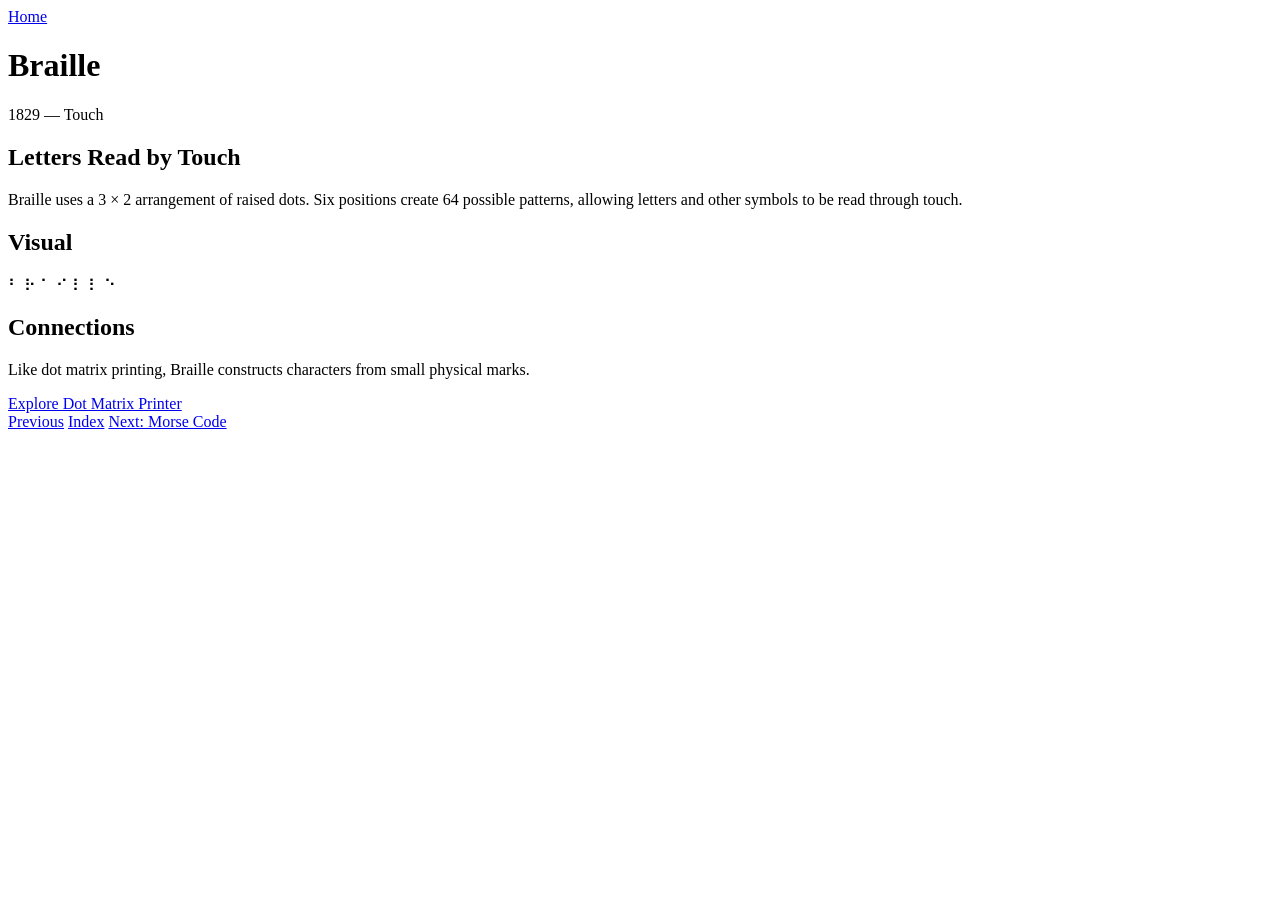
==== braille.html @ 596d860b "files" ====
<!DOCTYPE html>
<html lang="en">
<head>
  <meta charset="UTF-8">
  <meta name="viewport" content="width=device-width, initial-scale=1.0">
  <title>Braille — Letters Made of Dots</title>
</head>

<body>

  <header>
    <nav>
      <a href="index.html">Home</a>
    </nav>
  </header>

  <main>
    <h1>Braille</h1>
    <p>1829 — Touch</p>

    <h2>Letters Read by Touch</h2>
    <p>
      Braille uses a 3 × 2 arrangement of raised dots.
      Six positions create 64 possible patterns,
      allowing letters and other symbols to be read
      through touch.
    </p>

    <section>
      <h2>Visual</h2>
      <p>⠃ ⠗ ⠁ ⠊ ⠇ ⠇ ⠑</p>
    </section>

    <section>
      <h2>Connections</h2>
      <p>
        Like dot matrix printing, Braille constructs
        characters from small physical marks.
      </p>
      <a href="printer.html">Explore Dot Matrix Printer</a>
    </section>
  </main>

  <footer>
    <nav>
      <a href="qr.html">Previous</a>
      <a href="index.html">Index</a>
      <a href="morse.html">Next: Morse Code</a>
    </nav>
  </footer>

</body>
</html>
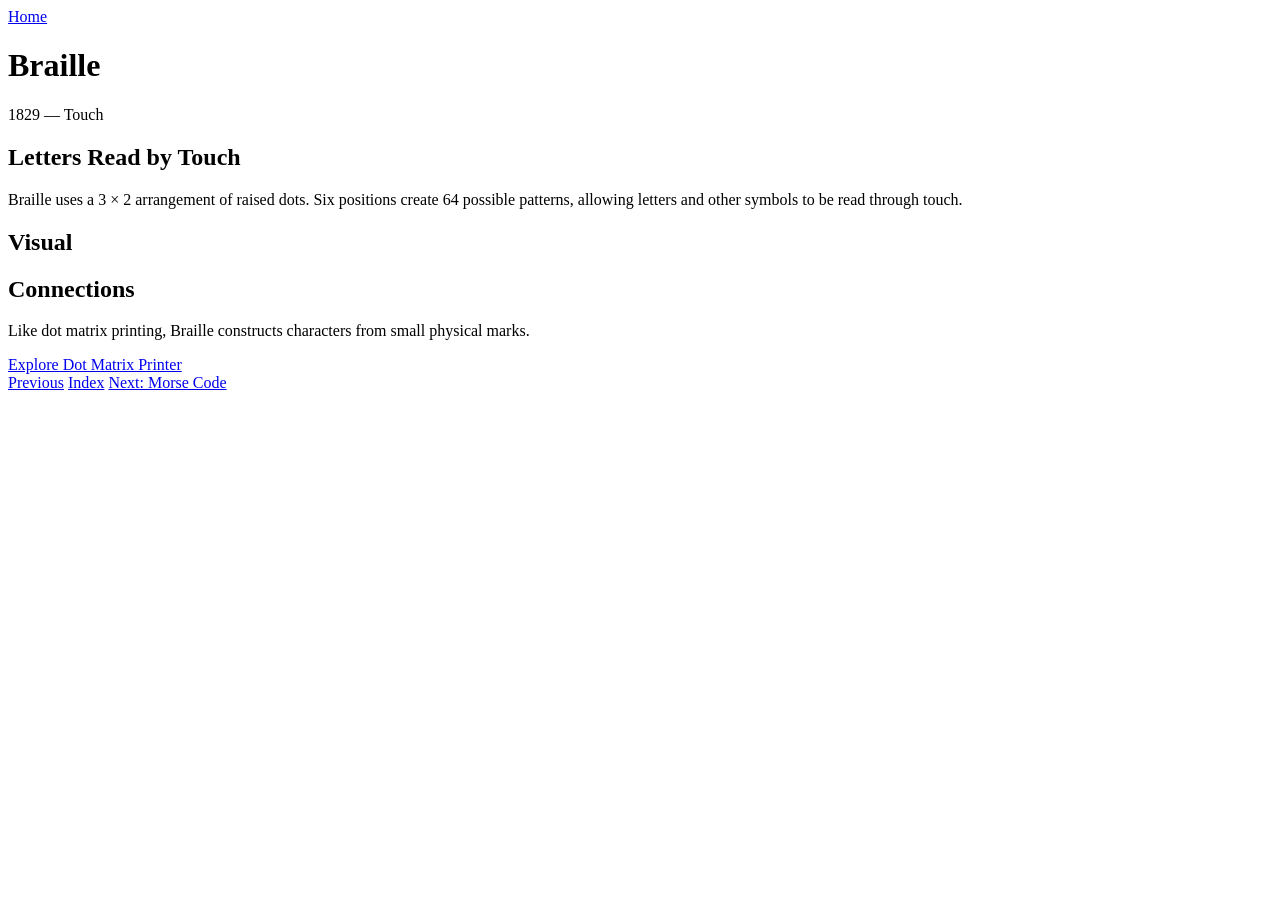
==== commit 4e93dadf: "ㄹ" ====
--- a/braille.html
+++ b/braille.html
@@ -29,7 +29,7 @@
 
     <section>
       <h2>Visual</h2>
-      <p>⠃ ⠗ ⠁ ⠊ ⠇ ⠇ ⠑</p>
+      <p> </p>
     </section>
 
     <section>
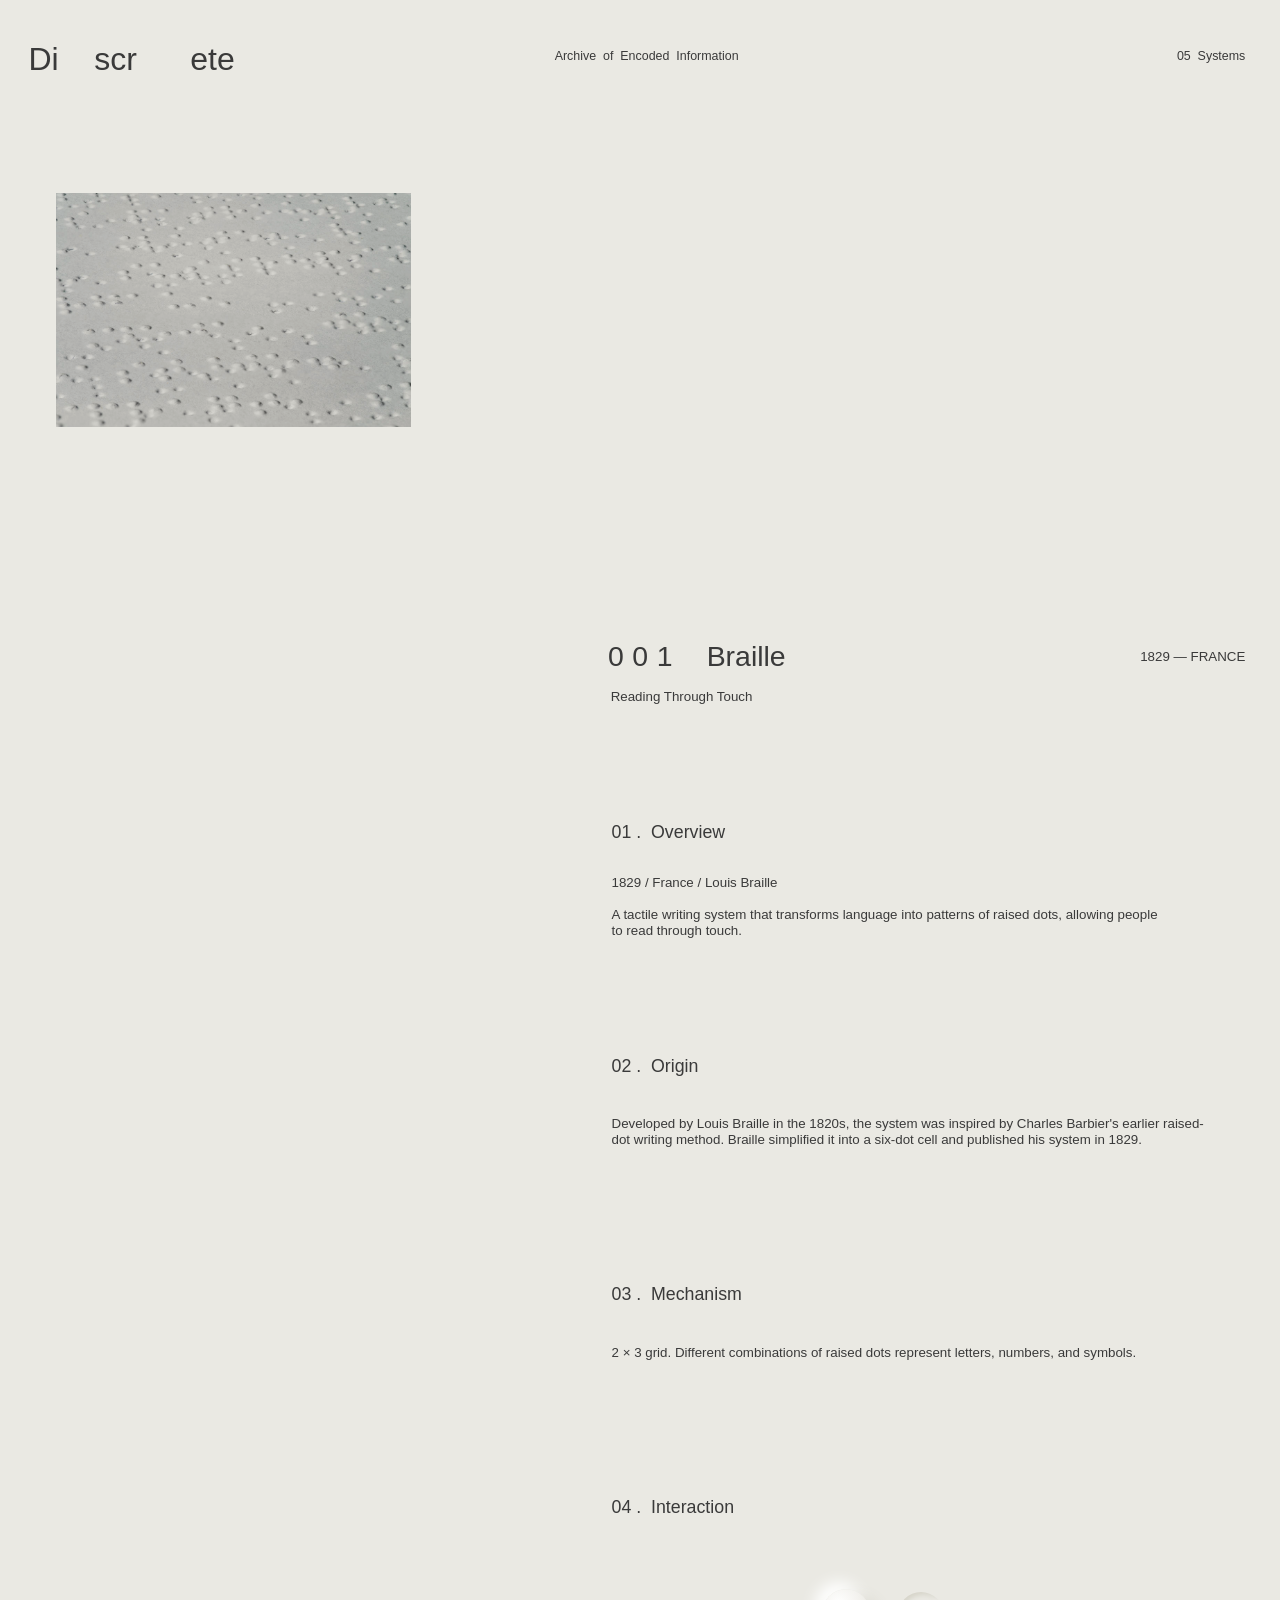
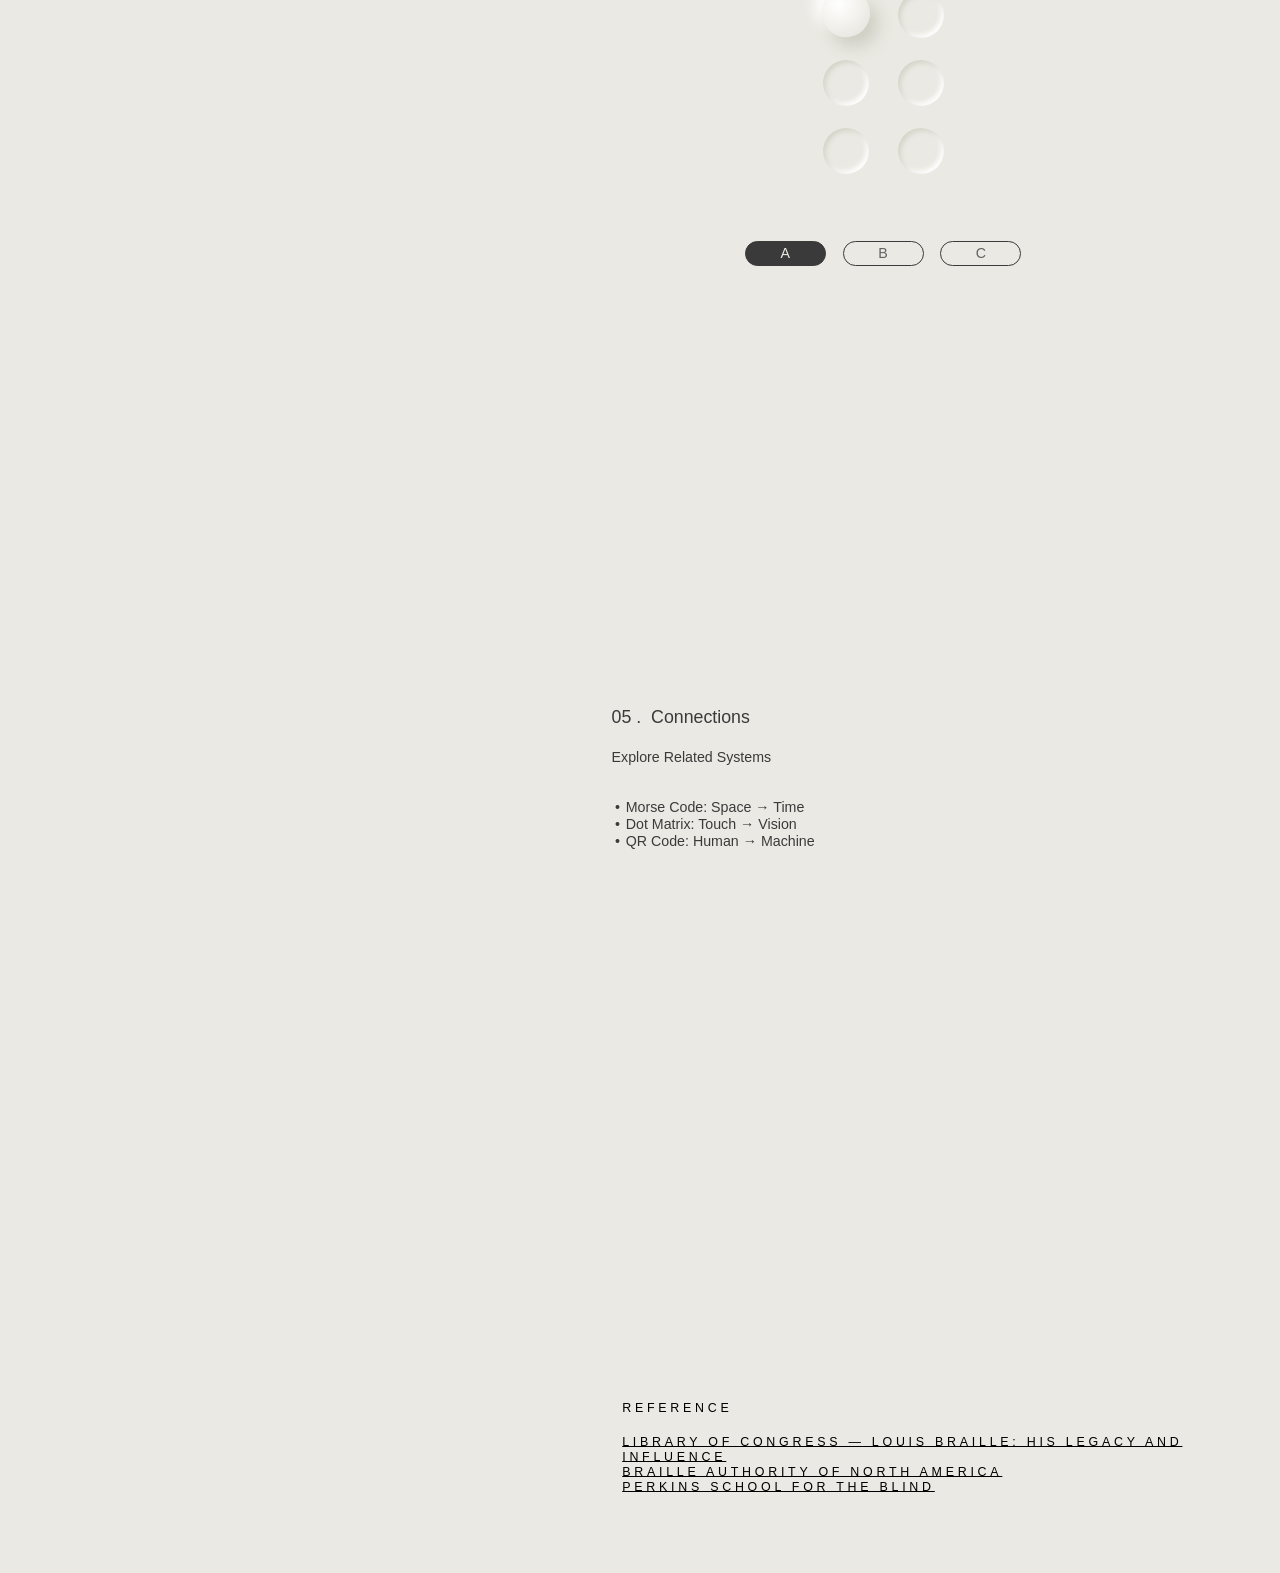
==== commit 69024a2b: "design" ====
--- a/braille.html
+++ b/braille.html
@@ -1,54 +1,65 @@
-
 <!DOCTYPE html>
 <html lang="en">
 <head>
   <meta charset="UTF-8">
-  <meta name="viewport" content="width=device-width, initial-scale=1.0">
-  <title>Braille — Letters Made of Dots</title>
+  <meta name="viewport" content="width=device-width, initial-scale=1">
+  <title>Braille — Discrete</title>
+  <link rel="stylesheet" href="style.css">
 </head>
+<body class="system">
+  <div class="frame">
 
-<body>
+    <header class="site-header">
+      <a class="logo" href="index.html">Di    scr      ete</a>
+      <p class="sub">Archive  of  Encoded  Information</p>
+      <p class="count">05  Systems</p>
+    </header>
 
-  <header>
-    <nav>
-      <a href="index.html">Home</a>
-    </nav>
-  </header>
+    <figure class="hero reveal"><img src="images/braille-hero.png" alt="Braille"></figure>
 
-  <main>
-    <h1>Braille</h1>
-    <p>1829 — Touch</p>
+    <div class="title-row reveal">
+      <p class="num">001</p>
+      <p class="name">Braille</p>
+      <p class="meta">1829 — FRANCE</p>
+      <p class="tag">Reading Through Touch</p>
+    </div>
 
-    <h2>Letters Read by Touch</h2>
-    <p>
-      Braille uses a 3 × 2 arrangement of raised dots.
-      Six positions create 64 possible patterns,
-      allowing letters and other symbols to be read
-      through touch.
-    </p>
-
-    <section>
-      <h2>Visual</h2>
-      <p> </p>
+    <section class="col sec s-overview reveal">
+      <h3>01 .  Overview</h3>
+      <p class="lead">1829 / France / Louis Braille</p>
+      <p>A tactile writing system that transforms language into patterns of raised dots, allowing people to read through touch.</p>
     </section>
 
-    <section>
-      <h2>Connections</h2>
-      <p>
-        Like dot matrix printing, Braille constructs
-        characters from small physical marks.
-      </p>
-      <a href="printer.html">Explore Dot Matrix Printer</a>
+    <section class="col sec s-origin reveal">
+      <h3>02 .  Origin</h3>
+      <p>Developed by Louis Braille in the 1820s, the system was inspired by Charles Barbier&#x27;s earlier raised-dot writing method. Braille simplified it into a six-dot cell and published his system in 1829.</p>
     </section>
-  </main>
 
-  <footer>
-    <nav>
-      <a href="qr.html">Previous</a>
-      <a href="index.html">Index</a>
-      <a href="morse.html">Next: Morse Code</a>
-    </nav>
-  </footer>
+    <section class="col sec s-mechanism reveal">
+      <h3>03 .  Mechanism</h3>
+      <p>2 × 3 grid. Different combinations of raised dots represent letters, numbers, and symbols.</p>
+    </section>
 
+    <section class="col sec s-interact reveal">
+      <h3>04 .  Interaction</h3>
+    </section>
+    <div class="braille-cell reveal" aria-label="Braille cell"><i></i><i></i><i></i><i></i><i></i><i></i></div>
+    <div class="pills braille-pills reveal"><button class="pill" data-ch="A">A</button><button class="pill" data-ch="B">B</button><button class="pill" data-ch="C">C</button></div>
+
+    <section class="col sec s-connect reveal">
+      <h3>05 .  Connections</h3>
+      <p class="lbl">Explore Related Systems</p>
+      <ul class="dots">
+        <li><a href="morse.html">Morse Code</a>: Space → Time</li><li><a href="printer.html">Dot Matrix</a>: Touch → Vision</li><li><a href="qr.html">QR Code</a>: Human → Machine</li>
+      </ul>
+    </section>
+
+    <div class="refs caps reveal">
+      <h4>Reference</h4>
+      <a href="https://www.loc.gov/exhibits/louis-braille/overview.html" target="_blank" rel="noopener">Library of Congress — Louis Braille: His Legacy and Influence</a><a href="https://www.brailleauthority.org/" target="_blank" rel="noopener">Braille Authority of North America</a><a href="https://www.perkins.org/" target="_blank" rel="noopener">Perkins School for the Blind</a>
+    </div>
+
+  </div>
+  <script src="script.js"></script>
 </body>
 </html>
--- a/style.css
+++ b/style.css
@@ -0,0 +1,326 @@
+/* ==========================================================
+   DISCRETE — Archive of Encoded Information
+   Desktop frame: 1440px (Figma). The whole frame is scaled to
+   the window width with `zoom` (set in script.js as --s).
+   ========================================================== */
+
+@font-face {
+  font-family: "Haas";
+  src: local("Haas Grot Disp Trial 55 Roman"), local("HaasGrotDispTrial-55Roman"),
+       local("Neue Haas Grotesk Display Pro 55 Roman"), local("NHaasGroteskDSPro-55Rg"),
+       url("fonts/HaasGrotDisp-55Roman.woff2") format("woff2"),
+       url("fonts/HaasGrotDisp-55Roman.woff") format("woff"),
+       url("fonts/HaasGrotDisp-55Roman.otf") format("opentype"),
+       url("fonts/HaasGrotDisp-55Roman.ttf") format("truetype");
+  font-weight: 400;
+  font-style: normal;
+}
+
+:root {
+  --bg: #eae9e3;
+  --ink: #3a3a3a;
+  --mute: #636363;
+  --dot: #d0cec2;
+  --s: 1;                               /* window width / 1440, set by JS */
+  --ease: cubic-bezier(.22, 1, .36, 1);  /* soft ease-out used everywhere */
+}
+
+* { box-sizing: border-box; margin: 0; padding: 0; }
+
+html, body { background: var(--bg); }
+
+body {
+  font-family: "Haas", "Neue Haas Grotesk Display Pro", "Helvetica Neue", Helvetica, Arial, sans-serif;
+  color: var(--ink);
+  -webkit-font-smoothing: antialiased;
+  opacity: 0;
+  transition: opacity .7s var(--ease);
+}
+body.is-ready { opacity: 1; }
+body.is-leaving { opacity: 0; transition-duration: .45s; }
+
+a { color: inherit; text-decoration: none; }
+button { font: inherit; color: inherit; background: none; border: 0; cursor: pointer; }
+
+.frame {
+  position: relative;
+  width: 1440px;
+  zoom: var(--s);
+}
+
+.caps { font-size: 14px; letter-spacing: 4.2px; text-transform: uppercase; }
+
+/* ---------- Header (Group 6) ---------- */
+.site-header {
+  position: absolute;
+  left: 32px;
+  width: 1369px;
+  height: 43px;
+  z-index: 5;
+  white-space: pre;
+  pointer-events: none;
+}
+.site-header > * { pointer-events: auto; }
+.site-header .logo { position: absolute; left: 0; top: 0; font-size: 36px; line-height: 43px; }
+.site-header .sub  { position: absolute; left: 592px; top: 10px; font-size: 14px; }
+.site-header .count{ position: absolute; right: 0; top: 10px; font-size: 14px; }
+
+/* ==========================================================
+   LANDING
+   ========================================================== */
+.landing { overflow: hidden; }
+.landing .frame { width: 100vw; height: 100vh; zoom: 1; overflow: hidden; }
+
+/* every layer = the 1440px design, scaled to the window width.
+   bg + panels hang from the window's vertical middle, so they stay centred at any size */
+.landing .layer { position: absolute; left: 0; width: 1440px; transform-origin: 0 0; transform: scale(var(--s)); }
+.landing .bg-layer    { top: 50%; height: 0; z-index: 1; mix-blend-mode: color-burn; }
+.landing .strip-layer { top: 0; height: calc(100vh / var(--s)); z-index: 2; mix-blend-mode: multiply; }
+.landing .top-layer   { top: 0; height: 0; z-index: 5; }
+.landing .mid-layer   { top: 50%; height: 0; z-index: 6; }
+.landing .site-header { top: 36px; }
+
+/* big background image that appears on hover */
+.bg-stage {
+  position: absolute;
+  left: 334px;
+  top: -293.5px;
+  width: 771px;
+  height: 587px;
+  pointer-events: none;
+}
+.bg-stage img {
+  position: absolute; inset: 0;
+  width: 100%; height: 100%;
+  object-fit: cover;
+  opacity: 0;
+}
+.bg-stage img.on { opacity: 1; }
+/* QR photo: the code sits low in the image, so shift it to the centre */
+.bg-stage img[data-key="qr"] { object-position: 50% 64.4%; }
+
+/* vertical image strip */
+.strip {
+  position: absolute;
+  left: 652px; top: 0;
+  width: 136px; height: 100%;
+}
+.strip-track { position: absolute; left: 0; top: 0; width: 136px; will-change: transform; }
+.strip a {
+  position: absolute; left: 0;
+  width: 136px;
+  overflow: hidden;
+  mix-blend-mode: multiply;
+  display: block;
+}
+.strip a img {
+  position: absolute; left: 0; top: 0;
+  width: 100%; height: 100%;
+  object-fit: cover;
+  transition: transform .9s var(--ease), filter .6s var(--ease);
+}
+.strip a.crop-qr img { height: 200.61%; top: -59.59%; object-fit: fill; }
+.strip a:hover img { transform: scale(1.06); }
+.strip.has-hover a:not(:hover) img { filter: grayscale(1) contrast(.85) brightness(1.08); }
+
+/* index / about tabs and panels */
+.panel {
+  position: absolute;
+  top: 0;
+  width: 150px;
+  height: 25px;
+  background: var(--ink);
+  color: var(--bg);
+  overflow: hidden;
+  transition: width .9s var(--ease), height .9s var(--ease);
+}
+.panel.left  { left: 0; }
+.panel.right { right: 0; }
+.panel.open  { width: 542px; height: calc(50vh / var(--s) + 2px); }
+
+.panel-tab {
+  position: absolute; top: 0; left: 0; right: 0;
+  height: 25px;
+  display: block;
+  text-align: left;
+  color: var(--bg);
+}
+.panel-tab .caps { position: absolute; top: 4px; line-height: 17px; }
+.panel.open .panel-tab .caps { top: 16px; }
+.panel.left  .panel-tab .caps { left: 12px; }
+.panel.right .panel-tab .caps { right: 11px; }
+.burger { position: absolute; top: 8px; right: 6px; width: 24px; height: 9px; }
+.panel.open .burger { top: 20px; }
+.panel.left.open .burger { right: 17px; }
+.burger i { position: absolute; left: 0; width: 24px; height: 1px; background: var(--bg); }
+.burger i:nth-child(1) { top: 0; } .burger i:nth-child(2) { top: 4px; } .burger i:nth-child(3) { top: 8px; }
+.panel.open .burger i:nth-child(1) { top: 4px; transform: rotate(45deg); }
+.panel.open .burger i:nth-child(2) { transform: scaleX(0); }
+.panel.open .burger i:nth-child(3) { top: 4px; transform: rotate(-45deg); }
+
+.panel-body { position: absolute; top: 67px; left: 0; width: 542px; }
+.panel-body > * {
+  visibility: hidden;
+}
+.panel.open .panel-body > * { visibility: visible; }
+
+.index-list a {
+  display: flex; justify-content: space-between;
+  height: 47px;
+  padding: 0 41px 0 16px;
+  line-height: 17px;
+}
+.index-list:hover a span:last-child { opacity: .45; }
+.index-list a:hover span:last-child { opacity: 1; }
+
+.about-text { width: 302px; margin-left: 27px; font-size: 14px; line-height: 19px; }
+.about-text p { margin-bottom: 38px; }
+.about-text p:first-child { margin-bottom: 47px; }
+
+/* ==========================================================
+   SYSTEM DETAIL PAGES
+   ========================================================== */
+.system .frame { height: 3570px; }
+.system .site-header { top: 45px; }
+
+.hero {
+  position: absolute;
+  left: 63px; top: 217px;
+  width: 399px; height: 263px;
+  overflow: hidden;
+}
+.hero.square { width: 356px; height: 356px; }
+.hero img { position: absolute; inset: 0; width: 100%; height: 100%; object-fit: cover; mix-blend-mode: multiply; }
+.hero img.crop-qr { height: 200.61%; top: -63.08%; object-fit: fill; }
+
+.col { position: absolute; left: 688px; }
+
+.title-row { position: absolute; left: 684px; top: 720px; width: 717px; height: 73px; }
+.title-row .num  { position: absolute; left: 0; top: 0; font-size: 32px; letter-spacing: 9.6px; }
+.title-row .name { position: absolute; left: 111px; top: 0; font-size: 32px; }
+.title-row .meta { position: absolute; right: 0; top: 10px; font-size: 15px; }
+.title-row .tag  { position: absolute; left: 3px; top: 55px; font-size: 15px; }
+
+.sec h3 { font-size: 20px; font-weight: 400; white-space: pre; margin-bottom: 44px; }
+.sec p  { font-size: 15px; line-height: 18px; }
+.sec .lead { margin-bottom: 18px; }
+.sec .mech-sub { margin-bottom: 0; }
+
+.s-overview  { top: 925px;  width: 625px; }
+.s-overview h3 { margin-bottom: 36px; }
+.s-origin    { top: 1188px; width: 685px; }
+.s-mechanism { top: 1445px; width: 685px; }
+.s-interact  { top: 1684px; width: 685px; }
+.s-connect   { top: 2595px; width: 685px; }
+.s-connect h3 { margin-bottom: 24px; }
+.s-connect .lbl { font-size: 16px; margin-bottom: 38px; }
+.s-connect ul { list-style: none; font-size: 16px; line-height: 19px; }
+.s-connect ul.dots li::before { content: "•"; display: inline-block; width: 12px; margin-left: 4px; }
+.s-connect a { background: linear-gradient(currentColor, currentColor) 0 100% / 0 1px no-repeat; transition: background-size .6s var(--ease); }
+.s-connect a:hover { background-size: 100% 1px; }
+
+.refs { position: absolute; left: 700px; top: 3376px; width: 641px; color: #000; }
+.refs h4 { font-weight: 400; height: 38px; }
+.refs a { display: block; text-decoration: underline; text-underline-position: from-font; line-height: 17px; }
+.refs a:hover { text-decoration-thickness: 2px; }
+
+/* pill buttons (A / B / C) */
+.pills { position: absolute; display: flex; gap: 19px; }
+.pill {
+  width: 91px; height: 28px;
+  border: .5px solid var(--ink);
+  border-radius: 14px;
+  color: var(--mute);
+  font-size: 16px;
+  transition: background .5s var(--ease), color .5s var(--ease);
+}
+.pill:hover { background: rgba(58,58,58,.08); }
+.pill.on { background: var(--ink); color: var(--bg); }
+
+/* Braille cell (Frame 3: 136 × 205) */
+.braille-cell {
+  position: absolute; left: 926px; top: 1791px;
+  width: 136px; height: 205px;
+  display: grid;
+  grid-template-columns: 52px 52px;
+  grid-template-rows: repeat(3, 52px);
+  column-gap: 32px; row-gap: 24.5px;
+  grid-auto-flow: column;   /* fills 1,2,3 down then 4,5,6 */
+}
+.braille-cell i {
+  border-radius: 50%;
+  background: var(--bg);
+  box-shadow: inset 3px 3px 6px #d6d4c9, inset -3px -3px 6px #ffffff;
+  transition: box-shadow .8s var(--ease), transform .8s var(--ease), background .8s var(--ease);
+}
+.braille-cell i.up {
+  background: radial-gradient(circle at 35% 30%, #ffffff 0%, #f3f2ee 45%, #e2e0d8 100%);
+  box-shadow: 9px 11px 18px #cfcdc2, -8px -8px 16px #ffffff;
+  transform: translateY(-2px) scale(1.04);
+}
+.braille-pills { left: 838px; top: 2071px; }
+
+/* Dot matrix (5 × 7) */
+.matrix {
+  position: absolute; left: 877px; top: 1786px;
+  display: grid;
+  grid-template-columns: repeat(5, 31.2px);
+  grid-auto-rows: 31.43px;
+  column-gap: 15px; row-gap: 15px;
+}
+.matrix i { border-radius: 22.29px; background: var(--dot); transition: background .35s var(--ease), transform .35s var(--ease); }
+.matrix i.ink { background: var(--mute); }
+.matrix i.hit { transform: scale(.82); }
+.matrix-pills { left: 829px; top: 2157px; }
+
+/* Morse box */
+.morse-box {
+  position: absolute; left: 668px; top: 1735px;
+  width: 705px; height: 349px;
+  border-radius: 33px;
+  background: var(--bg);
+  box-shadow: inset -18px -18px 30px rgba(255,255,255,.62), inset 18px 18px 30px #d0cec2;
+}
+.morse-box label, .morse-box .out-lbl { position: absolute; left: 42px; color: var(--mute); }
+.morse-box label { top: 35px; }
+.morse-box .out-lbl { top: 136px; }
+.morse-box input {
+  position: absolute; left: 42px; top: 66px;
+  width: 621px; height: 28px;
+  border: .5px solid var(--ink);
+  border-radius: 14px;
+  background: transparent;
+  padding: 0 14px;
+  font: inherit; font-size: 15px; color: var(--ink);
+  outline: none;
+  transition: box-shadow .4s var(--ease);
+}
+.morse-box input:focus { box-shadow: 0 0 0 3px rgba(58,58,58,.08); }
+.morse-out {
+  position: absolute; left: 42px; top: 170px;
+  width: 621px; height: 150px;
+  overflow-y: auto;
+  display: flex; flex-wrap: wrap; align-content: flex-start;
+  gap: 10px 22px;
+}
+.morse-out .ch { display: flex; flex-direction: column; gap: 8px; }
+.morse-out .sig { display: flex; gap: 5px; height: 8px; align-items: center; }
+.morse-out .sig b {
+  display: block; height: 8px; border-radius: 4px; background: var(--ink);
+  animation: sigIn .5s var(--ease) both;
+}
+.morse-out .sig b.dot  { width: 8px; }
+.morse-out .sig b.dash { width: 24px; }
+.morse-out .ch small { font-size: 11px; letter-spacing: 2px; color: var(--mute); text-transform: uppercase; }
+.morse-out .gap { width: 14px; }
+.morse-out .hint { font-size: 14px; color: #9a988f; letter-spacing: 1px; }
+@keyframes sigIn { from { opacity: 0; transform: scaleX(.2); } to { opacity: 1; transform: none; } }
+
+/* scroll reveal */
+.reveal { opacity: 0; transform: translateY(28px); transition: opacity 1.1s var(--ease), transform 1.3s var(--ease); }
+.reveal.in { opacity: 1; transform: none; }
+
+@media (prefers-reduced-motion: reduce) {
+  *, *::before, *::after { transition-duration: 0s !important; animation-duration: 0s !important; }
+  .reveal { opacity: 1; transform: none; }
+}
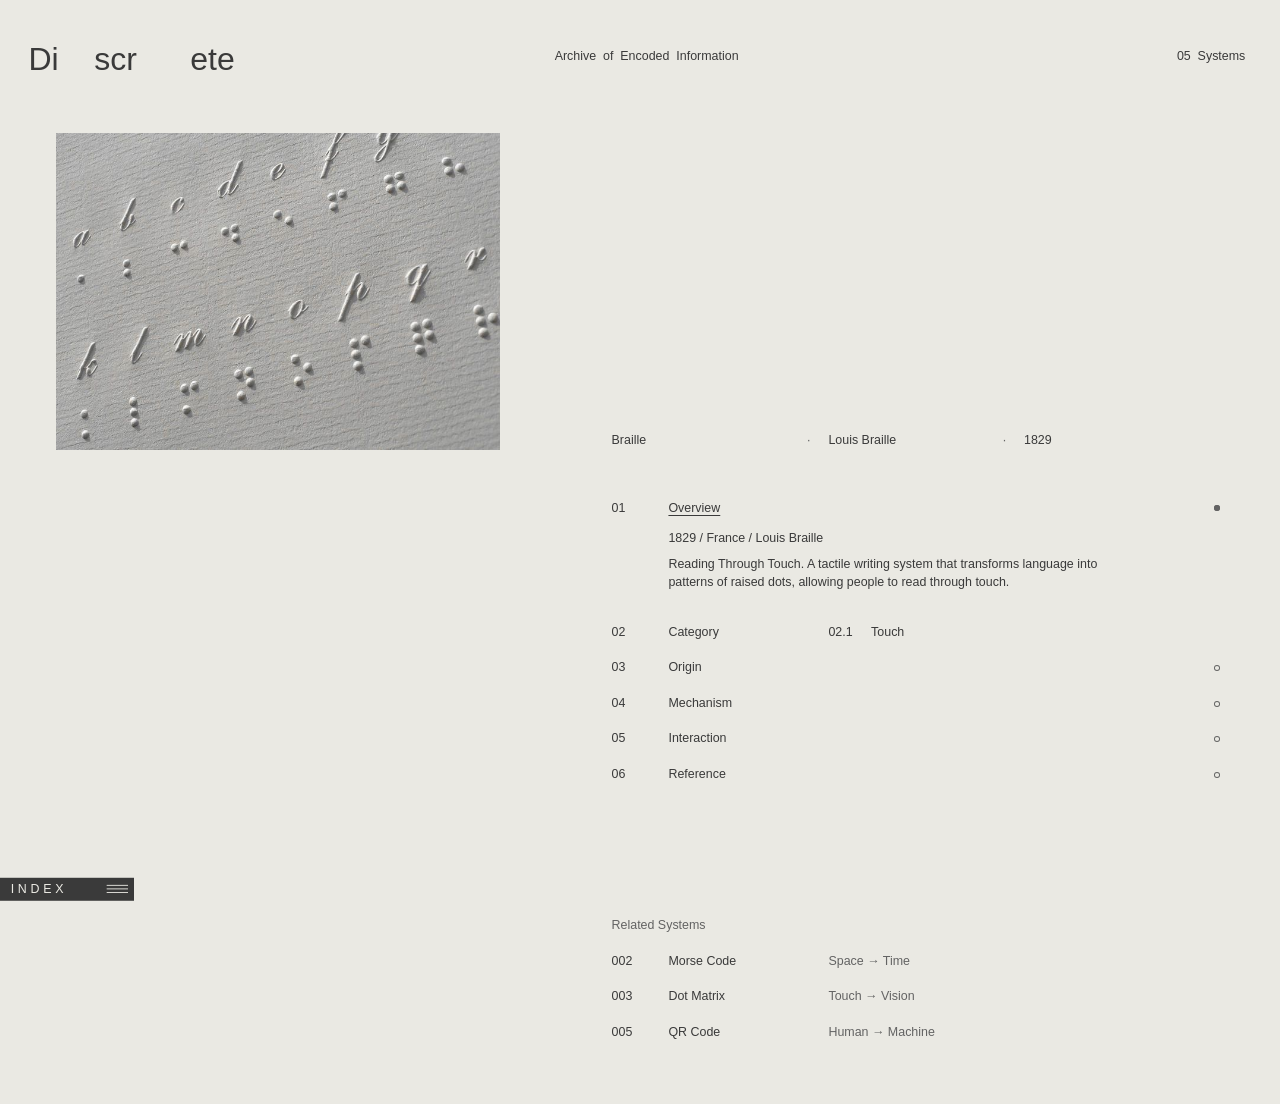
==== commit b29d11ce: "d" ====
--- a/braille.html
+++ b/braille.html
@@ -6,7 +6,7 @@
   <title>Braille — Discrete</title>
   <link rel="stylesheet" href="style.css">
 </head>
-<body class="system">
+<body class="system minimal" style="--hero-h: 356px">
   <div class="frame">
 
     <header class="site-header">
@@ -15,50 +15,84 @@
       <p class="count">05  Systems</p>
     </header>
 
-    <figure class="hero reveal"><img src="images/braille-hero.png" alt="Braille"></figure>
+    <figure class="hero hero-braille"><img src="images/braille-1.png" alt="Braille"></figure>
 
-    <div class="title-row reveal">
-      <p class="num">001</p>
-      <p class="name">Braille</p>
-      <p class="meta">1829 — FRANCE</p>
-      <p class="tag">Reading Through Touch</p>
+    
+
+    <!-- minimal info block (ip-che style): one type size, numbered rows, click to open -->
+    <div class="info">
+      <div class="info-head"><span>Braille</span><span>Louis Braille</span><span>1829</span></div>
+
+      <div class="row open">
+        <button class="row-btn" aria-expanded="true"><span>01</span><span>Overview</span><span></span></button>
+        <div class="row-body">
+          <p>1829 / France / Louis Braille</p>
+          <p>Reading Through Touch. A tactile writing system that transforms language into patterns of raised dots, allowing people to read through touch.</p>
+        </div>
+      </div>
+
+      <div class="row">
+        <div class="row-btn static"><span>02</span><span>Category</span><span class="sub"><span>02.1</span><span>Touch</span></span></div>
+      </div>
+
+      <div class="row">
+        <button class="row-btn" aria-expanded="false"><span>03</span><span>Origin</span><span></span></button>
+        <div class="row-body">
+          <p>Developed by Louis Braille in the 1820s, the system was inspired by Charles Barbier&#x27;s earlier raised-dot writing method. Braille simplified it into a six-dot cell and published his system in 1829.</p>
+        </div>
+      </div>
+
+      <div class="row">
+        <button class="row-btn" aria-expanded="false"><span>04</span><span>Mechanism</span><span></span></button>
+        <div class="row-body">
+          <p>2 × 3 grid. Different combinations of raised dots represent letters, numbers, and symbols.</p>
+        </div>
+      </div>
+
+      <div class="row">
+        <button class="row-btn" aria-expanded="false"><span>05</span><span>Interaction</span><span></span></button>
+        <div class="row-body">
+          <div class="braille-cell" aria-label="Braille cell"><i></i><i></i><i></i><i></i><i></i><i></i></div>
+          <div class="pills braille-pills"><button class="pill" data-ch="A">A</button><button class="pill" data-ch="B">B</button><button class="pill" data-ch="C">C</button><button class="pill" data-ch="D">D</button><button class="pill" data-ch="E">E</button></div>
+        </div>
+      </div>
+
+      <div class="row">
+        <button class="row-btn" aria-expanded="false"><span>06</span><span>Reference</span><span></span></button>
+        <div class="row-body">
+          <ul class="plain">
+            <li><a href="https://www.loc.gov/exhibits/louis-braille/overview.html" target="_blank" rel="noopener">Library of Congress — Louis Braille: His Legacy and Influence</a></li>
+            <li><a href="https://www.brailleauthority.org/" target="_blank" rel="noopener">Braille Authority of North America</a></li>
+            <li><a href="https://www.perkins.org/" target="_blank" rel="noopener">Perkins School for the Blind</a></li>
+          </ul>
+        </div>
+      </div>
     </div>
 
-    <section class="col sec s-overview reveal">
-      <h3>01 .  Overview</h3>
-      <p class="lead">1829 / France / Louis Braille</p>
-      <p>A tactile writing system that transforms language into patterns of raised dots, allowing people to read through touch.</p>
-    </section>
+    <!-- related systems: links to the other pages, sits at the bottom of the page -->
+    <nav class="related" aria-label="Related systems">
+      <div class="rel-head"><span>Related Systems</span></div>
+      <a class="rel-row" href="morse.html"><span>002</span><span>Morse Code</span><span>Space → Time</span></a>
+      <a class="rel-row" href="printer.html"><span>003</span><span>Dot Matrix</span><span>Touch → Vision</span></a>
+      <a class="rel-row" href="qr.html"><span>005</span><span>QR Code</span><span>Human → Machine</span></a>
+    </nav>
 
-    <section class="col sec s-origin reveal">
-      <h3>02 .  Origin</h3>
-      <p>Developed by Louis Braille in the 1820s, the system was inspired by Charles Barbier&#x27;s earlier raised-dot writing method. Braille simplified it into a six-dot cell and published his system in 1829.</p>
-    </section>
-
-    <section class="col sec s-mechanism reveal">
-      <h3>03 .  Mechanism</h3>
-      <p>2 × 3 grid. Different combinations of raised dots represent letters, numbers, and symbols.</p>
-    </section>
-
-    <section class="col sec s-interact reveal">
-      <h3>04 .  Interaction</h3>
-    </section>
-    <div class="braille-cell reveal" aria-label="Braille cell"><i></i><i></i><i></i><i></i><i></i><i></i></div>
-    <div class="pills braille-pills reveal"><button class="pill" data-ch="A">A</button><button class="pill" data-ch="B">B</button><button class="pill" data-ch="C">C</button></div>
-
-    <section class="col sec s-connect reveal">
-      <h3>05 .  Connections</h3>
-      <p class="lbl">Explore Related Systems</p>
-      <ul class="dots">
-        <li><a href="morse.html">Morse Code</a>: Space → Time</li><li><a href="printer.html">Dot Matrix</a>: Touch → Vision</li><li><a href="qr.html">QR Code</a>: Human → Machine</li>
-      </ul>
-    </section>
-
-    <div class="refs caps reveal">
-      <h4>Reference</h4>
-      <a href="https://www.loc.gov/exhibits/louis-braille/overview.html" target="_blank" rel="noopener">Library of Congress — Louis Braille: His Legacy and Influence</a><a href="https://www.brailleauthority.org/" target="_blank" rel="noopener">Braille Authority of North America</a><a href="https://www.perkins.org/" target="_blank" rel="noopener">Perkins School for the Blind</a>
+  </div>
+  <!-- INDEX (fixed, centred on the window) -->
+  <div class="nav-layer">
+    <div class="panel left" id="indexPanel">
+      <button class="panel-tab" data-toggle="indexPanel" aria-expanded="false">
+        <span class="caps">index</span>
+        <span class="burger"><i></i><i></i><i></i></span>
+      </button>
+      <nav class="panel-body index-list caps">
+        <a href="braille.html" aria-current="page"   data-key="braille"><span>001</span><span>Braille</span></a>
+        <a href="morse.html"     data-key="morse"><span>002</span><span>Morse Code</span></a>
+        <a href="printer.html" data-key="dotmatrix"><span>003</span><span>Dot Matrix Printer</span></a>
+        <a href="punched.html"   data-key="punched"><span>004</span><span>Punched Card</span></a>
+        <a href="qr.html"        data-key="qr"><span>005</span><span>QR Code</span></a>
+      </nav>
     </div>
-
   </div>
   <script src="script.js"></script>
 </body>
--- a/style.css
+++ b/style.css
@@ -74,7 +74,7 @@
 /* every layer = the 1440px design, scaled to the window width.
    bg + panels hang from the window's vertical middle, so they stay centred at any size */
 .landing .layer { position: absolute; left: 0; width: 1440px; transform-origin: 0 0; transform: scale(var(--s)); }
-.landing .bg-layer    { top: 50%; height: 0; z-index: 1; mix-blend-mode: color-burn; }
+.landing .bg-layer    { top: 50%; height: 0; z-index: 1; }
 .landing .strip-layer { top: 0; height: calc(100vh / var(--s)); z-index: 2; mix-blend-mode: multiply; }
 .landing .top-layer   { top: 0; height: 0; z-index: 5; }
 .landing .mid-layer   { top: 50%; height: 0; z-index: 6; }
@@ -180,16 +180,22 @@
 /* ==========================================================
    SYSTEM DETAIL PAGES
    ========================================================== */
-.system .frame { height: 3570px; }
-.system .site-header { top: 45px; }
+.system .frame { --connect: 2340px; height: calc(var(--connect) + 620px); }
+.system .site-header { position: fixed; top: 45px; z-index: 15; }
+.system .site-header::before {            /* page-coloured band behind the header */
+  content: ""; position: absolute; z-index: -1;
+  left: -32px; top: -45px; width: 1440px; height: 115px;
+  background: var(--bg);
+}
 
 .hero {
-  position: absolute;
+  position: fixed;   /* stays in place while the page scrolls */
   left: 63px; top: 217px;
   width: 399px; height: 263px;
   overflow: hidden;
 }
 .hero.square { width: 356px; height: 356px; }
+.hero.hero-braille { left: 65px; top: 218px; width: 397px; height: 283px; }
 .hero img { position: absolute; inset: 0; width: 100%; height: 100%; object-fit: cover; mix-blend-mode: multiply; }
 .hero img.crop-qr { height: 200.61%; top: -63.08%; object-fit: fill; }
 
@@ -211,7 +217,7 @@
 .s-origin    { top: 1188px; width: 685px; }
 .s-mechanism { top: 1445px; width: 685px; }
 .s-interact  { top: 1684px; width: 685px; }
-.s-connect   { top: 2595px; width: 685px; }
+.s-connect   { top: var(--connect); width: 685px; }
 .s-connect h3 { margin-bottom: 24px; }
 .s-connect .lbl { font-size: 16px; margin-bottom: 38px; }
 .s-connect ul { list-style: none; font-size: 16px; line-height: 19px; }
@@ -219,7 +225,7 @@
 .s-connect a { background: linear-gradient(currentColor, currentColor) 0 100% / 0 1px no-repeat; transition: background-size .6s var(--ease); }
 .s-connect a:hover { background-size: 100% 1px; }
 
-.refs { position: absolute; left: 700px; top: 3376px; width: 641px; color: #000; }
+.refs { position: absolute; left: 700px; top: calc(var(--connect) + 300px); width: 641px; color: #000; }
 .refs h4 { font-weight: 400; height: 38px; }
 .refs a { display: block; text-decoration: underline; text-underline-position: from-font; line-height: 17px; }
 .refs a:hover { text-decoration-thickness: 2px; }
@@ -268,8 +274,16 @@
   grid-auto-rows: 31.43px;
   column-gap: 15px; row-gap: 15px;
 }
-.matrix i { border-radius: 22.29px; background: var(--dot); transition: background .35s var(--ease), transform .35s var(--ease); }
-.matrix i.ink { background: var(--mute); }
+.matrix i {
+  border-radius: 50%;
+  background: var(--bg);
+  box-shadow: inset 2px 2px 5px #d3d1c5, inset -2px -2px 5px #ffffff;      /* empty: pressed into the paper */
+  transition: background .35s var(--ease), box-shadow .35s var(--ease), transform .35s var(--ease);
+}
+.matrix i.ink {
+  background: radial-gradient(circle at 35% 30%, #8a8986 0%, #555452 45%, #2f2f2e 100%);
+  box-shadow: 5px 6px 10px #c9c7bb, -4px -4px 9px #ffffff;              /* printed: raised ink dot */
+}
 .matrix i.hit { transform: scale(.82); }
 .matrix-pills { left: 829px; top: 2157px; }
 
@@ -316,6 +330,219 @@
 .morse-out .hint { font-size: 14px; color: #9a988f; letter-spacing: 1px; }
 @keyframes sigIn { from { opacity: 0; transform: scaleX(.2); } to { opacity: 1; transform: none; } }
 
+/* ---------- index on detail pages: fixed to the bottom-left corner, opens upward ---------- */
+.nav-layer {
+  position: fixed; left: 0; bottom: 0;
+  width: 1440px; height: 0;
+  transform: scale(var(--s)); transform-origin: 0 100%;
+  z-index: 20;
+}
+.nav-layer .panel { top: auto; bottom: 0; }
+.nav-layer .panel.open { height: 330px; }
+.index-list a[aria-current="page"] span:last-child { text-decoration: underline; text-underline-offset: 4px; }
+
+/* ==========================================================
+   MINIMAL DETAIL PAGE (ip-che style) — body.minimal
+   one type size, rows on a fixed column grid, sections open on click
+   ========================================================== */
+.minimal .frame { height: auto; min-height: 1024px; padding: calc(150px + var(--hero-h, 329px) - 20px) 0 0 688px; display: flex; flex-direction: column; }
+/* bigger image: 580px wide from the left margin, info block starts level with its bottom edge */
+.minimal .hero, .minimal .hero.hero-braille { left: 63px; top: 150px; width: var(--hero-w, 500px); height: var(--hero-h, 329px); }
+.info { width: 685px; font-size: 14px; line-height: 20px; }
+.info-head, .row-btn {
+  display: grid;
+  grid-template-columns: 64px 180px 1fr;
+  align-items: baseline;
+  width: 100%; text-align: left;
+}
+.info-head { padding-bottom: 46px; grid-template-columns: 244px 220px 1fr; }
+/* a quiet dot before the 2nd and 3rd item, sitting in the gap so the columns stay aligned */
+.info-head span { position: relative; }
+.info-head span + span::before { content: "·"; position: absolute; left: -24px; color: var(--mute); }
+.row-btn { padding: 10px 0; font-size: 14px; line-height: 20px; }
+button.row-btn:hover span:nth-child(2) { text-decoration: underline; text-underline-offset: 3px; }
+/* + / − at the end of every row that opens */
+button.row-btn > span:nth-child(3) { text-align: right; color: var(--mute); }
+button.row-btn > span:nth-child(3)::after {        /* ○ closed, ● open */
+  content: ""; display: inline-block; width: 7px; height: 7px; border-radius: 50%;
+  box-shadow: inset 0 0 0 1px currentColor; vertical-align: middle;
+}
+.row.open button.row-btn > span:nth-child(3)::after { background: currentColor; }
+button.row-btn:hover > span:nth-child(3) { color: var(--ink); }
+.row-btn .sub { display: grid; grid-template-columns: 48px 1fr; }
+.row-body { display: none; padding: 4px 0 26px 64px; max-width: 520px; }
+.row.open .row-body { display: block; }
+.row.open .row-btn span:nth-child(2) { text-decoration: underline; text-underline-offset: 3px; }
+.row-body p + p { margin-top: 10px; }
+.minimal .plain { list-style: none; }
+.minimal .plain a { text-decoration: underline; text-underline-offset: 3px; }
+/* the braille interaction sits inside its row instead of at fixed coordinates */
+/* flat, minimal braille cell: outline = flat, filled = raised dot */
+.minimal .braille-cell {
+  position: relative; left: auto; top: auto;
+  width: fit-content; height: auto; margin: 16px auto 0;    /* centred in the row */
+  grid-template-columns: 38px 38px; grid-template-rows: repeat(3, 38px);
+  column-gap: 22px; row-gap: 16px;
+}
+.minimal .braille-cell i,
+.minimal .braille-cell i.up { transform: none; background: transparent; box-shadow: inset 0 0 0 1px #b8b5aa; transition: background .2s, box-shadow .2s; }
+.minimal .braille-cell i.up { background: var(--ink); box-shadow: inset 0 0 0 1px var(--ink); }
+/* A / B / C as plain text (see shared pill rules below) */
+.minimal .braille-pills { position: relative; left: auto; top: auto; margin-top: 26px; gap: 28px; justify-content: center; }
+
+/* more room between the "Interaction" title and the interaction itself */
+.row-body:has(.braille-cell, .matrix, .morse-box, .ibox) { padding-top: 26px; }
+
+/* Punched card in thin lines only */
+.minimal .card-reader { background: none; padding: 0; }
+.minimal .card { position: relative; clip-path: none; border: 1px solid var(--ink); }
+.minimal .card::before {            /* cut corner drawn as a single diagonal line */
+  content: ""; position: absolute; top: -1px; left: -1px; width: 20px; height: 20px; z-index: 1;
+  background: linear-gradient(135deg, var(--bg) calc(50% - .5px), var(--ink) calc(50% - .5px), var(--ink) calc(50% + .5px), transparent calc(50% + .5px));
+}
+.minimal .card-top, .minimal .card-bottom { background: none; }
+.minimal .slot, .minimal .slot.hole { box-shadow: none; background: none; }
+.minimal .slot::before { inset: 9px 10px; border: 1px solid #b8b5aa; border-radius: 0; transition: background .15s, border-color .15s; }
+.minimal .slot.hole::before { background: var(--ink); border-color: var(--ink); }
+.minimal .slot:hover:not(.hole)::before { border-color: var(--ink); }
+
+/* related systems: plain links at the bottom of the page */
+.related { width: 685px; margin-top: auto; padding: 140px 0 60px; font-size: 14px; line-height: 20px; }
+.rel-head { color: var(--mute); padding-bottom: 10px; }
+.rel-row { display: grid; grid-template-columns: 64px 180px 1fr; padding: 10px 0; }
+.rel-row:hover span:nth-child(2) { text-decoration: underline; text-underline-offset: 3px; }
+.rel-row span:last-child { color: var(--mute); }
+
+/* minimal pages: interactions sit inside their row, flat (no shadows), 14px text */
+.minimal .row-body .caps { letter-spacing: 0; text-transform: none; font-size: 14px; }
+.minimal .row-body { max-width: 560px; }
+
+/* Morse */
+.minimal .morse-box { position: relative; left: auto; top: auto; width: 520px; height: auto; background: none; box-shadow: none; border-radius: 0; padding-top: 6px; }
+.minimal .morse-box label, .minimal .morse-box .out-lbl { position: static; display: block; color: var(--mute); }
+.minimal .morse-box input { position: static; width: 100%; height: 30px; margin: 6px 0 22px; border: 0; border-bottom: 1px solid var(--ink); border-radius: 0; padding: 0; font-size: 14px; }
+.minimal .morse-box input:focus { box-shadow: none; }
+.minimal .morse-out { position: static; width: 100%; height: auto; min-height: 60px; max-height: 200px; margin-top: 12px; }
+
+/* Dot matrix: flat, like the braille cell */
+.minimal .matrix { position: relative; left: auto; top: auto; margin-top: 16px; grid-template-columns: repeat(5, 22px); grid-auto-rows: 22px; column-gap: 10px; row-gap: 10px; }
+.minimal .matrix i, .minimal .matrix i.ink { background: transparent; box-shadow: inset 0 0 0 1px #b8b5aa; transform: none; transition: background .15s, box-shadow .15s; }
+.minimal .matrix i.ink { background: var(--ink); box-shadow: inset 0 0 0 1px var(--ink); }
+.minimal .matrix-pills { position: relative; left: auto; top: auto; margin-top: 26px; gap: 28px; }
+
+/* shared: A/B/C and other pills become plain text buttons */
+.minimal .pill { width: auto; height: auto; border: 0; border-radius: 0; background: none; font-size: 14px; line-height: 20px; color: var(--mute); }
+.minimal .pill:hover { background: none; color: var(--ink); }
+.minimal .pill.on { background: none; color: var(--ink); text-decoration: underline; text-underline-offset: 3px; }
+
+/* QR + punched card boxes: no inset box, everything in normal flow */
+.minimal .ibox { position: relative; left: auto; top: auto; width: 520px; height: auto; background: none; box-shadow: none; border-radius: 0; padding-top: 6px; }
+.minimal .ibox .ihead { position: static; color: var(--mute); margin-bottom: 14px; }
+.minimal .qr-stage { position: static; width: auto; height: auto; background: none; border-radius: 0; justify-content: flex-start; }
+.minimal .qr-grid { grid-template-columns: repeat(21, 10px); grid-auto-rows: 10px; }
+.minimal .qr-pills { position: static; width: auto; margin-top: 24px; display: flex; flex-wrap: wrap; gap: 8px 28px; }
+.minimal .qr-desc { position: static; width: auto; margin-top: 20px; }
+.minimal .qr-desc h5 { margin-bottom: 6px; }
+.minimal .card-reader { position: static; width: 520px; height: auto; border-radius: 0; padding: 3px; }
+.minimal .card-grid { grid-auto-rows: 36px; }
+.minimal .card-read { position: static; width: auto; margin: 14px 3px 0; }
+.minimal .card-stats { position: static; margin-top: 16px; }
+.minimal .card-top { letter-spacing: 0; text-transform: none; font-size: 12px; padding-top: 12px; }
+.minimal .card-note { position: static; width: auto; margin-top: 10px; font-size: 14px; line-height: 20px; }
+
+/* ---------- shared inset box for the new interactions ---------- */
+.ibox {
+  position: absolute; left: 668px; top: 1735px;
+  width: 705px;
+  border-radius: 33px;
+  background: var(--bg);
+  box-shadow: inset -18px -18px 30px rgba(255,255,255,.62), inset 18px 18px 30px #d0cec2;
+}
+.ibox .ihead {
+  position: absolute; left: 42px; right: 42px; top: 35px;
+  display: flex; justify-content: space-between; align-items: center;
+  color: var(--mute); line-height: 17px;
+}
+
+/* QR structural analysis */
+.qr-box { height: 610px; }
+.qr-stage {
+  position: absolute; left: 42px; top: 72px;
+  width: 621px; height: 300px;
+  border-radius: 14px;
+  background: #f4f3ee;
+  display: flex; align-items: center; justify-content: center;
+}
+.qr-grid { display: grid; grid-template-columns: repeat(21, 12px); grid-auto-rows: 12px; }
+.qr-grid i { cursor: pointer; transition: background .25s var(--ease); }
+.qr-grid i.dark { background: var(--ink); }
+.qr-grid.has-sel i.dark:not(.sel) { background: #cfccc1; }
+.qr-grid i.sel:not(.dark) { background: rgba(58,58,58,.09); }
+.qr-pills {
+  position: absolute; left: 42px; top: 394px; width: 621px;
+  display: grid; grid-template-columns: 1fr 1fr; gap: 12px 19px;
+}
+.qr-pills .pill { width: auto; }
+.qr-desc { position: absolute; left: 42px; top: 486px; width: 621px; }
+.qr-desc h5 { font-weight: 400; color: var(--mute); margin-bottom: 12px; }
+.qr-desc p { font-size: 15px; line-height: 18px; }
+
+/* Punched card simulation */
+.card-box { height: 540px; --card: #f3f1ea; }
+.card-clear { width: 91px; }
+.card-reader {
+  position: absolute; left: 42px; top: 76px;
+  width: 621px; height: 304px;
+  border-radius: 12px;
+  background: var(--ink);          /* what you see through the holes */
+  padding: 4px;
+}
+.card {
+  background: transparent;
+  clip-path: polygon(24px 0, 100% 0, 100% 100%, 0 100%, 0 24px);   /* cut corner */
+}
+.card-top {
+  height: 40px; padding: 14px 18px 0;
+  background: var(--card);
+  display: flex; justify-content: space-between;
+  font-size: 11px; letter-spacing: 3px; text-transform: uppercase; color: #8f8c82;
+}
+.card-grid { display: grid; grid-template-columns: repeat(10, 1fr); grid-auto-rows: 40px; }
+.card-bottom { height: 16px; background: var(--card); }
+.slot {
+  position: relative;
+  background: transparent;
+  box-shadow: inset 0 0 0 40px var(--card);   /* closed: the card covers everything */
+  transition: box-shadow .3s var(--ease);
+}
+.slot.hole { box-shadow: inset 0 0 0 10px var(--card); }   /* open: a 40 × 20 hole */
+.slot::before {
+  content: ""; position: absolute; inset: 10px;
+  border: 1px solid #d3d0c4; border-radius: 2px;
+  transition: border-color .3s var(--ease);
+}
+.slot.hole::before { border-color: #c6c2b4; }
+.slot::after {
+  content: attr(data-n);
+  position: absolute; inset: 0;
+  display: flex; align-items: center; justify-content: center;
+  font-size: 9px; color: #b9b6aa;
+  transition: opacity .2s;
+}
+.slot.hole::after { opacity: 0; }
+.slot:hover:not(.hole)::before { border-color: var(--mute); }
+.card-read {
+  position: absolute; left: 52px; top: 402px; width: 601px;
+  display: grid; grid-template-columns: repeat(10, 1fr);
+  text-align: center; font-size: 15px; letter-spacing: 2px;
+}
+.card-stats {
+  position: absolute; left: 42px; right: 42px; top: 440px;
+  display: flex; justify-content: space-between; color: var(--mute);
+}
+.card-count { color: var(--ink); }
+.card-note { position: absolute; left: 42px; top: 476px; width: 621px; font-size: 13px; line-height: 17px; color: var(--mute); }
+
 /* scroll reveal */
 .reveal { opacity: 0; transform: translateY(28px); transition: opacity 1.1s var(--ease), transform 1.3s var(--ease); }
 .reveal.in { opacity: 1; transform: none; }
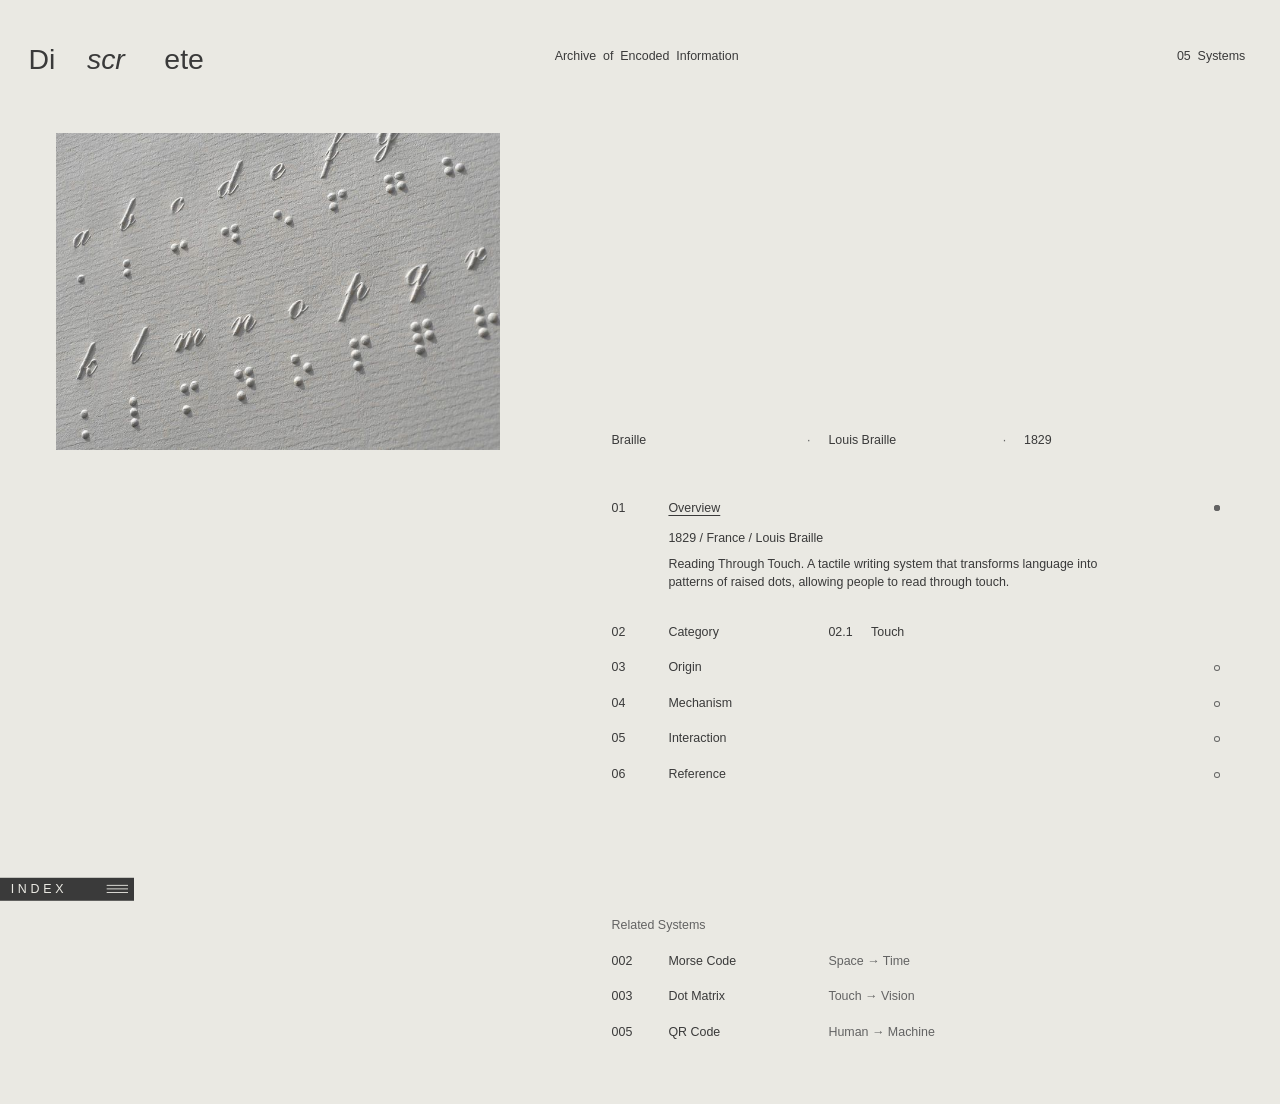
==== commit 18cc1108: "ㅇ" ====
--- a/braille.html
+++ b/braille.html
@@ -10,7 +10,7 @@
   <div class="frame">
 
     <header class="site-header">
-      <a class="logo" href="index.html">Di    scr      ete</a>
+      <a class="logo" href="index.html">Di    <i>scr</i>     ete</a>
       <p class="sub">Archive  of  Encoded  Information</p>
       <p class="count">05  Systems</p>
     </header>
--- a/style.css
+++ b/style.css
@@ -16,6 +16,18 @@
   font-style: normal;
 }
 
+@font-face {
+  font-family: "Haas";
+  src: local("Haas Grot Disp Trial 56 Italic"), local("HaasGrotDispTrial-56Italic"),
+       local("Neue Haas Grotesk Display Pro 56 Italic"), local("NHaasGroteskDSPro-56It"),
+       url("fonts/HaasGrotDisp-56Italic.woff2") format("woff2"),
+       url("fonts/HaasGrotDisp-56Italic.woff") format("woff"),
+       url("fonts/HaasGrotDisp-56Italic.otf") format("opentype"),
+       url("fonts/HaasGrotDisp-56Italic.ttf") format("truetype");
+  font-weight: 400;
+  font-style: italic;
+}
+
 :root {
   --bg: #eae9e3;
   --ink: #3a3a3a;
@@ -61,7 +73,8 @@
   pointer-events: none;
 }
 .site-header > * { pointer-events: auto; }
-.site-header .logo { position: absolute; left: 0; top: 0; font-size: 36px; line-height: 43px; }
+.site-header .logo { position: absolute; left: 0; top: 0; font-size: 32px; line-height: 43px; }
+.site-header .logo i { font-style: italic; }
 .site-header .sub  { position: absolute; left: 592px; top: 10px; font-size: 14px; }
 .site-header .count{ position: absolute; right: 0; top: 10px; font-size: 14px; }
 
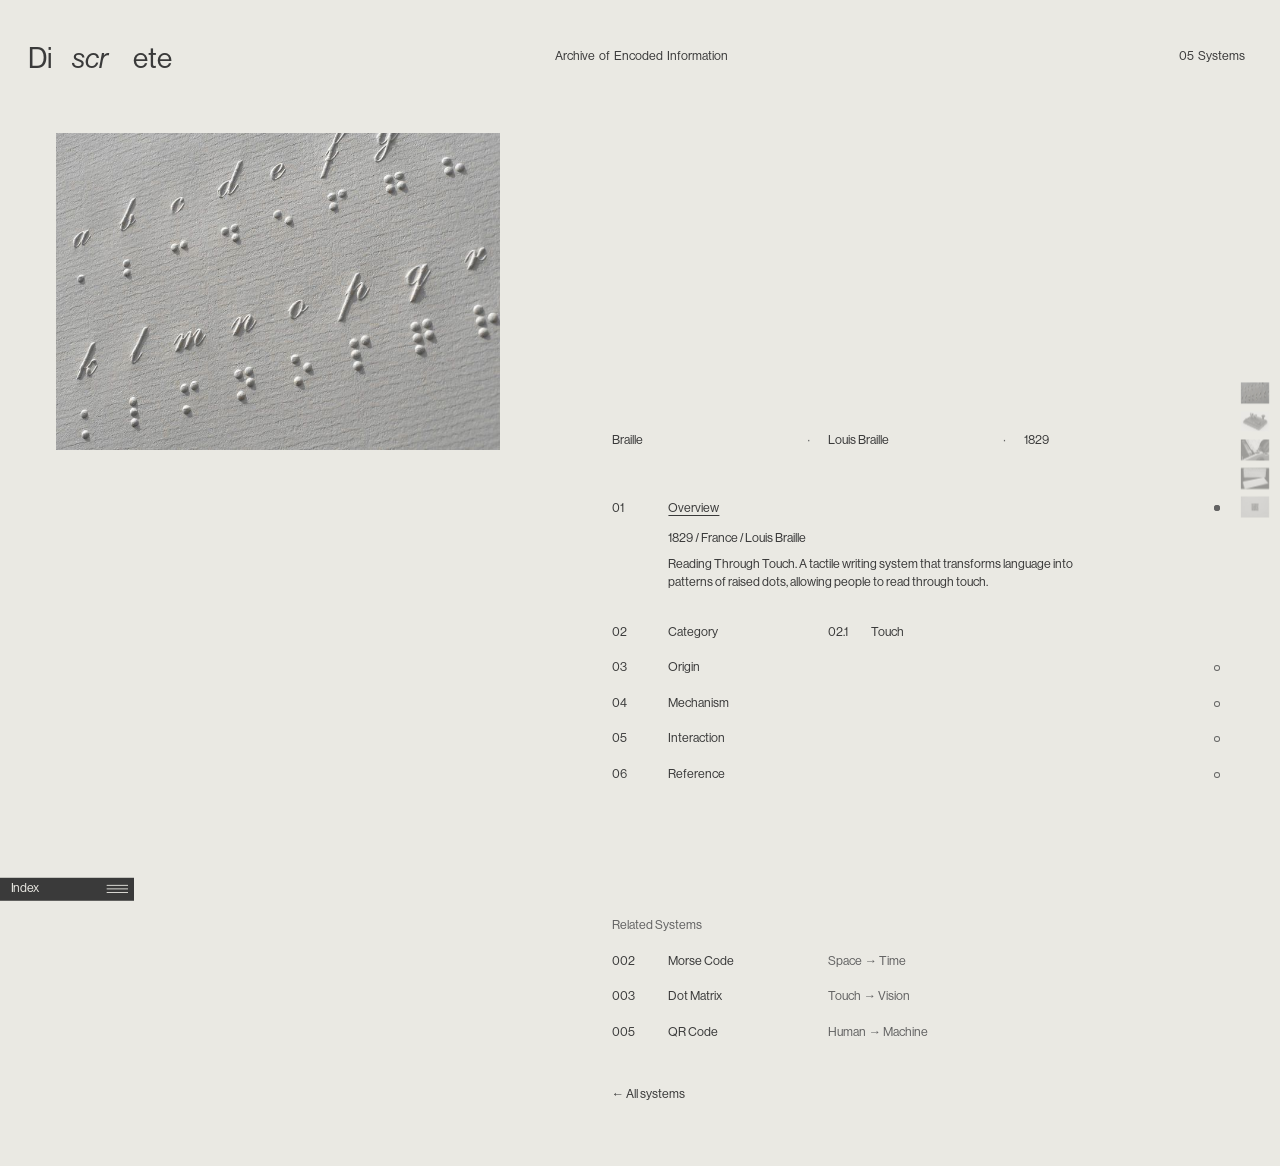
==== commit a7a28af2: "ㅇㄹ" ====
--- a/braille.html
+++ b/braille.html
@@ -75,6 +75,7 @@
       <a class="rel-row" href="morse.html"><span>002</span><span>Morse Code</span><span>Space → Time</span></a>
       <a class="rel-row" href="printer.html"><span>003</span><span>Dot Matrix</span><span>Touch → Vision</span></a>
       <a class="rel-row" href="qr.html"><span>005</span><span>QR Code</span><span>Human → Machine</span></a>
+      <a class="rel-back" href="index.html">← All systems</a>
     </nav>
 
   </div>
@@ -82,10 +83,11 @@
   <div class="nav-layer">
     <div class="panel left" id="indexPanel">
       <button class="panel-tab" data-toggle="indexPanel" aria-expanded="false">
-        <span class="caps">index</span>
+        <span class="caps">Index</span>
         <span class="burger"><i></i><i></i><i></i></span>
       </button>
       <nav class="panel-body index-list caps">
+        <a href="index.html"><span>000</span><span>Archive</span></a>
         <a href="braille.html" aria-current="page"   data-key="braille"><span>001</span><span>Braille</span></a>
         <a href="morse.html"     data-key="morse"><span>002</span><span>Morse Code</span></a>
         <a href="printer.html" data-key="dotmatrix"><span>003</span><span>Dot Matrix Printer</span></a>
--- a/style.css
+++ b/style.css
@@ -158,6 +158,8 @@
   text-align: left;
   color: var(--bg);
 }
+/* tabs + index list use the same type as the detail pages: 14px, no tracking, sentence case */
+.panel .caps { letter-spacing: 0; text-transform: none; font-size: 14px; }
 .panel-tab .caps { position: absolute; top: 4px; line-height: 17px; }
 .panel.open .panel-tab .caps { top: 16px; }
 .panel.left  .panel-tab .caps { left: 12px; }
@@ -351,7 +353,7 @@
   z-index: 20;
 }
 .nav-layer .panel { top: auto; bottom: 0; }
-.nav-layer .panel.open { height: 330px; }
+.nav-layer .panel.open { height: 377px; }   /* 000 Archive + 5 systems */
 .index-list a[aria-current="page"] span:last-child { text-decoration: underline; text-underline-offset: 4px; }
 
 /* ==========================================================
@@ -419,12 +421,35 @@
 .minimal .slot.hole::before { background: var(--ink); border-color: var(--ink); }
 .minimal .slot:hover:not(.hole)::before { border-color: var(--ink); }
 
+/* hovering a related system shows its image in place of the main image */
+.hero .hero-preview { opacity: 0; mix-blend-mode: normal; }
+.hero.previewing .hero-preview { opacity: 1; }
+.qr-pos { object-position: 50% 64%; }
+
+/* small strip of all five systems on the right edge, vertically centred */
+.mini-layer {
+  position: fixed; left: 0; top: 50%;
+  width: 1440px; height: 0;
+  transform: scale(var(--s)); transform-origin: 0 0;
+  z-index: 16; pointer-events: none;
+}
+.mini-strip {
+  position: absolute; left: 1396px; transform: translateY(-50%);
+  display: flex; flex-direction: column; gap: 8px;
+  pointer-events: auto;
+}
+.mini-strip a { display: block; width: 32px; height: 24px; overflow: hidden; }
+.mini-strip img { width: 100%; height: 100%; object-fit: cover; display: block; filter: grayscale(1); opacity: .35; }
+.mini-strip a.current img, .mini-strip a:hover img { filter: none; opacity: 1; }
+
 /* related systems: plain links at the bottom of the page */
 .related { width: 685px; margin-top: auto; padding: 140px 0 60px; font-size: 14px; line-height: 20px; }
 .rel-head { color: var(--mute); padding-bottom: 10px; }
 .rel-row { display: grid; grid-template-columns: 64px 180px 1fr; padding: 10px 0; }
 .rel-row:hover span:nth-child(2) { text-decoration: underline; text-underline-offset: 3px; }
 .rel-row span:last-child { color: var(--mute); }
+.rel-back { display: inline-block; margin-top: 30px; padding: 10px 0; }
+.rel-back:hover { text-decoration: underline; text-underline-offset: 3px; }
 
 /* minimal pages: interactions sit inside their row, flat (no shadows), 14px text */
 .minimal .row-body .caps { letter-spacing: 0; text-transform: none; font-size: 14px; }
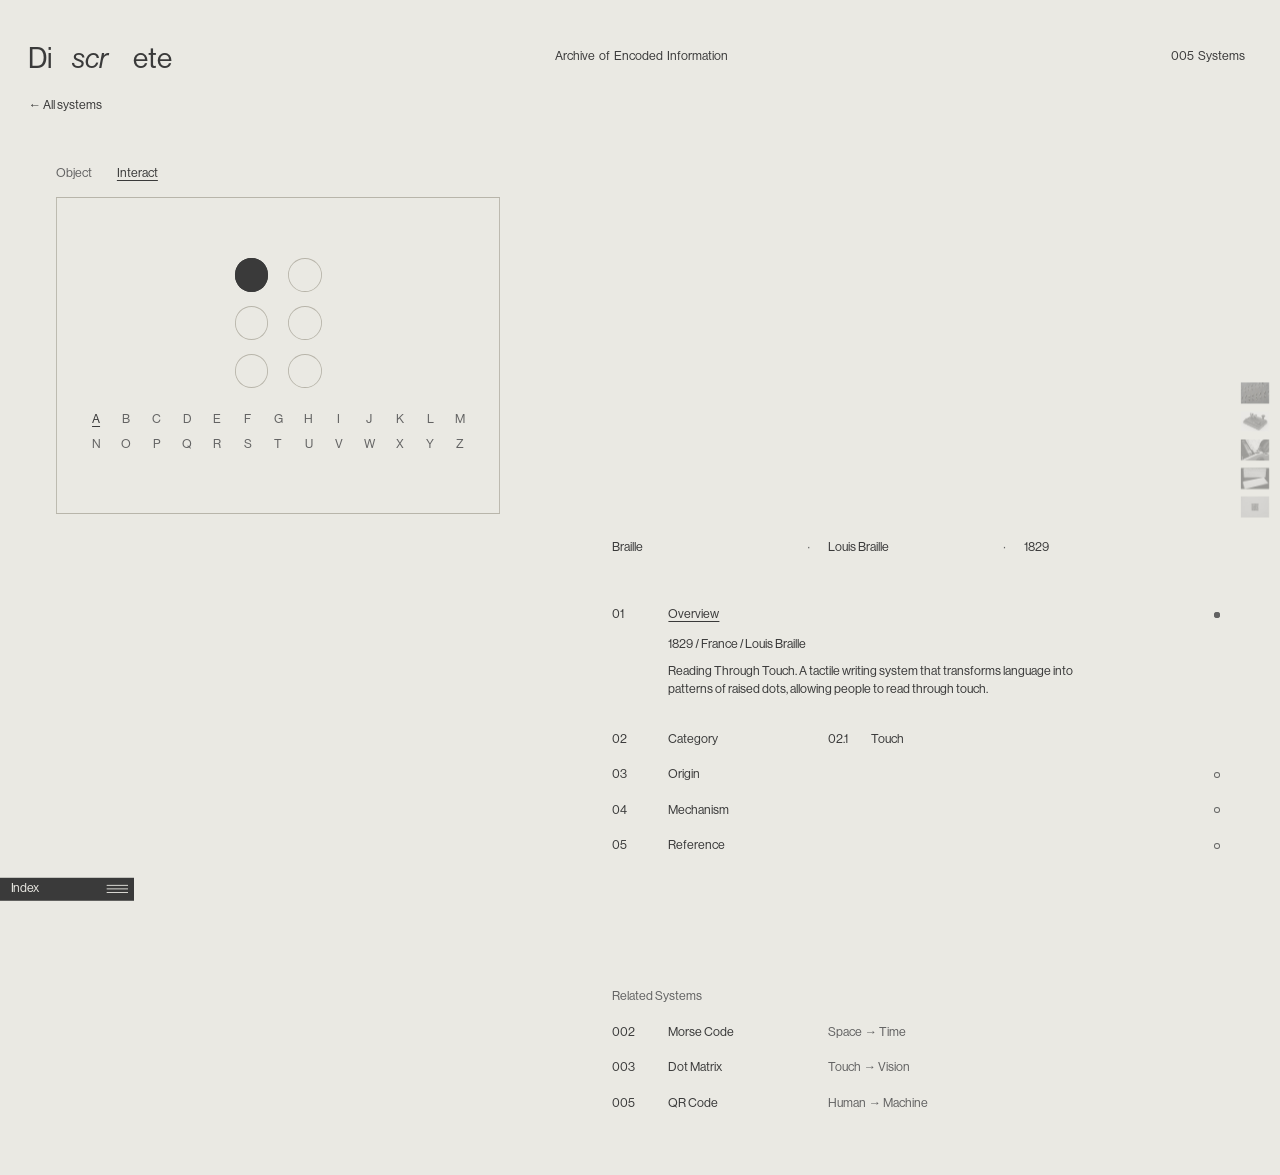
==== commit 4956ebf2: "after crit" ====
--- a/braille.html
+++ b/braille.html
@@ -6,16 +6,25 @@
   <title>Braille — Discrete</title>
   <link rel="stylesheet" href="style.css">
 </head>
-<body class="system minimal" style="--hero-h: 356px">
+<body class="system minimal" style="--hero-h: 356px; --stage-h: 392px">
   <div class="frame">
 
     <header class="site-header">
       <a class="logo" href="index.html">Di    <i>scr</i>     ete</a>
-      <p class="sub">Archive  of  Encoded  Information</p>
-      <p class="count">05  Systems</p>
+      <a class="sub" href="index.html">Archive  of  Encoded  Information</a>
+      <a class="count" href="index.html">005  Systems</a>
+      <a class="back" href="index.html">← All systems</a>
     </header>
 
-    <figure class="hero hero-braille"><img src="images/braille-1.png" alt="Braille"></figure>
+    <!-- left slot: the interaction by default, the object photo on "Object" -->
+    <div class="stage" data-view="interact">
+      <div class="stage-tabs"><button class="pill" data-view="object">Object</button><button class="pill on" data-view="interact">Interact</button></div>
+      <figure class="hero hero-braille"><img src="images/braille-1.png" alt="Braille"></figure>
+      <div class="stage-inter">
+          <div class="braille-cell" aria-label="Braille cell"><i></i><i></i><i></i><i></i><i></i><i></i></div>
+          <div class="pills braille-pills"><button class="pill" data-ch="A">A</button><button class="pill" data-ch="B">B</button><button class="pill" data-ch="C">C</button><button class="pill" data-ch="D">D</button><button class="pill" data-ch="E">E</button><button class="pill" data-ch="F">F</button><button class="pill" data-ch="G">G</button><button class="pill" data-ch="H">H</button><button class="pill" data-ch="I">I</button><button class="pill" data-ch="J">J</button><button class="pill" data-ch="K">K</button><button class="pill" data-ch="L">L</button><button class="pill" data-ch="M">M</button><button class="pill" data-ch="N">N</button><button class="pill" data-ch="O">O</button><button class="pill" data-ch="P">P</button><button class="pill" data-ch="Q">Q</button><button class="pill" data-ch="R">R</button><button class="pill" data-ch="S">S</button><button class="pill" data-ch="T">T</button><button class="pill" data-ch="U">U</button><button class="pill" data-ch="V">V</button><button class="pill" data-ch="W">W</button><button class="pill" data-ch="X">X</button><button class="pill" data-ch="Y">Y</button><button class="pill" data-ch="Z">Z</button></div>
+      </div>
+    </div>
 
     
 
@@ -49,16 +58,9 @@
         </div>
       </div>
 
-      <div class="row">
-        <button class="row-btn" aria-expanded="false"><span>05</span><span>Interaction</span><span></span></button>
-        <div class="row-body">
-          <div class="braille-cell" aria-label="Braille cell"><i></i><i></i><i></i><i></i><i></i><i></i></div>
-          <div class="pills braille-pills"><button class="pill" data-ch="A">A</button><button class="pill" data-ch="B">B</button><button class="pill" data-ch="C">C</button><button class="pill" data-ch="D">D</button><button class="pill" data-ch="E">E</button></div>
-        </div>
-      </div>
 
       <div class="row">
-        <button class="row-btn" aria-expanded="false"><span>06</span><span>Reference</span><span></span></button>
+        <button class="row-btn" aria-expanded="false"><span>05</span><span>Reference</span><span></span></button>
         <div class="row-body">
           <ul class="plain">
             <li><a href="https://www.loc.gov/exhibits/louis-braille/overview.html" target="_blank" rel="noopener">Library of Congress — Louis Braille: His Legacy and Influence</a></li>
@@ -75,7 +77,6 @@
       <a class="rel-row" href="morse.html"><span>002</span><span>Morse Code</span><span>Space → Time</span></a>
       <a class="rel-row" href="printer.html"><span>003</span><span>Dot Matrix</span><span>Touch → Vision</span></a>
       <a class="rel-row" href="qr.html"><span>005</span><span>QR Code</span><span>Human → Machine</span></a>
-      <a class="rel-back" href="index.html">← All systems</a>
     </nav>
 
   </div>
--- a/style.css
+++ b/style.css
@@ -75,6 +75,9 @@
 .site-header > * { pointer-events: auto; }
 .site-header .logo { position: absolute; left: 0; top: 0; font-size: 32px; line-height: 43px; }
 .site-header .logo i { font-style: italic; }
+.site-header .back { position: absolute; left: 0; top: 64px; font-size: 14px; line-height: 20px; }   /* detail pages: under the logo */
+.system .site-header a.sub:hover, .system .site-header a.count:hover,
+.site-header .back:hover { text-decoration: underline; text-underline-offset: 3px; }
 .site-header .sub  { position: absolute; left: 592px; top: 10px; font-size: 14px; }
 .site-header .count{ position: absolute; right: 0; top: 10px; font-size: 14px; }
 
@@ -199,7 +202,7 @@
 .system .site-header { position: fixed; top: 45px; z-index: 15; }
 .system .site-header::before {            /* page-coloured band behind the header */
   content: ""; position: absolute; z-index: -1;
-  left: -32px; top: -45px; width: 1440px; height: 115px;
+  left: -32px; top: -45px; width: 1440px; height: 150px;
   background: var(--bg);
 }
 
@@ -360,7 +363,7 @@
    MINIMAL DETAIL PAGE (ip-che style) — body.minimal
    one type size, rows on a fixed column grid, sections open on click
    ========================================================== */
-.minimal .frame { height: auto; min-height: 1024px; padding: calc(150px + var(--hero-h, 329px) - 20px) 0 0 688px; display: flex; flex-direction: column; }
+.minimal .frame { height: auto; min-height: 1024px; padding: calc(186px + var(--stage-h, 365px) + 28px) 0 0 688px; display: flex; flex-direction: column; }
 /* bigger image: 580px wide from the left margin, info block starts level with its bottom edge */
 .minimal .hero, .minimal .hero.hero-braille { left: 63px; top: 150px; width: var(--hero-w, 500px); height: var(--hero-h, 329px); }
 .info { width: 685px; font-size: 14px; line-height: 20px; }
@@ -442,6 +445,32 @@
 .mini-strip img { width: 100%; height: 100%; object-fit: cover; display: block; filter: grayscale(1); opacity: .35; }
 .mini-strip a.current img, .mini-strip a:hover img { filter: none; opacity: 1; }
 
+/* ---------- left stage: Object / Interact ----------
+   fixed where the image was; shows the interaction first, the photo on "Object" */
+.stage { position: fixed; left: 63px; top: 186px; width: 500px; z-index: 2; }
+.minimal .stage .caps { letter-spacing: 0; text-transform: none; font-size: 14px; }
+.minimal .stage .card-grid { grid-auto-rows: 30px; }
+.minimal .stage .slot::before { inset: 7px 10px; }
+.minimal .stage .card-note { font-size: 13px; line-height: 18px; }
+.minimal .stage .morse-out { max-height: 96px; }
+.stage-tabs { display: flex; gap: 28px; height: 36px; align-items: flex-start; }
+.minimal .stage .hero, .minimal .stage .hero.hero-braille { position: relative; left: auto; top: auto; width: var(--hero-w, 500px); height: var(--hero-h, 329px); }
+.stage-inter {
+  min-height: var(--hero-h, 329px);
+  box-shadow: inset 0 0 0 1px #b8b5aa;          /* the same slot, drawn as a hairline */
+  padding: 28px;
+  display: flex; flex-direction: column; justify-content: center;
+}
+.stage[data-view="interact"] .hero { display: none; }
+.stage[data-view="object"] .stage-inter { display: none; }
+/* interactions sized to the slot */
+.minimal .stage .braille-cell { margin: 0 auto; }
+.minimal .stage .matrix { margin: 0 auto; }
+.minimal .stage .braille-pills, .minimal .stage .matrix-pills { justify-content: center; }
+.minimal .stage .morse-box, .minimal .stage .ibox, .minimal .stage .card-reader { width: 100%; }
+.minimal .stage .qr-stage { justify-content: center; }
+.minimal .stage .qr-pills { gap: 8px 22px; }
+
 /* related systems: plain links at the bottom of the page */
 .related { width: 685px; margin-top: auto; padding: 140px 0 60px; font-size: 14px; line-height: 20px; }
 .rel-head { color: var(--mute); padding-bottom: 10px; }
@@ -589,3 +618,6 @@
   *, *::before, *::after { transition-duration: 0s !important; animation-duration: 0s !important; }
   .reveal { opacity: 1; transform: none; }
 }
+
+/* A–Z letter pickers (braille, dot matrix): 13 × 2 grid */
+.minimal .stage .braille-pills, .minimal .stage .matrix-pills { display: grid; grid-template-columns: repeat(13, 1fr); gap: 8px 0; justify-items: center; margin-top: 26px; }
